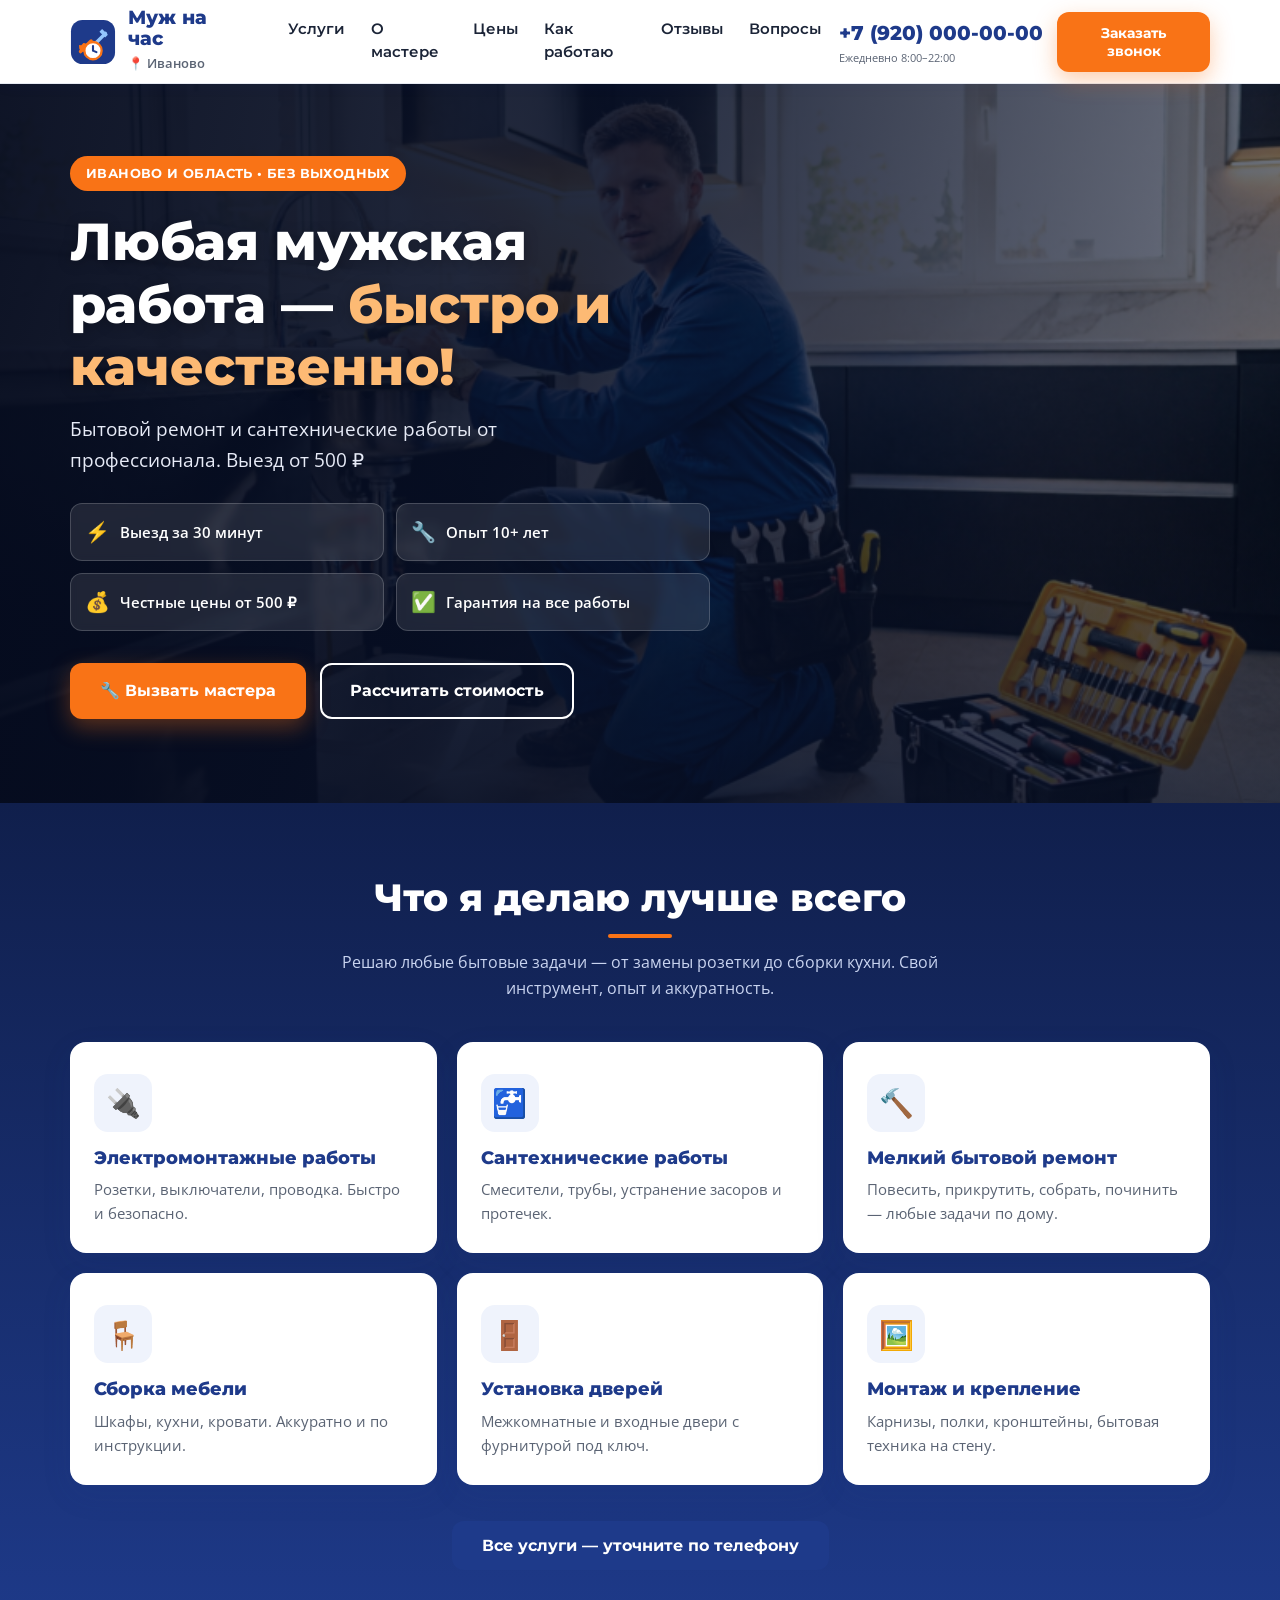
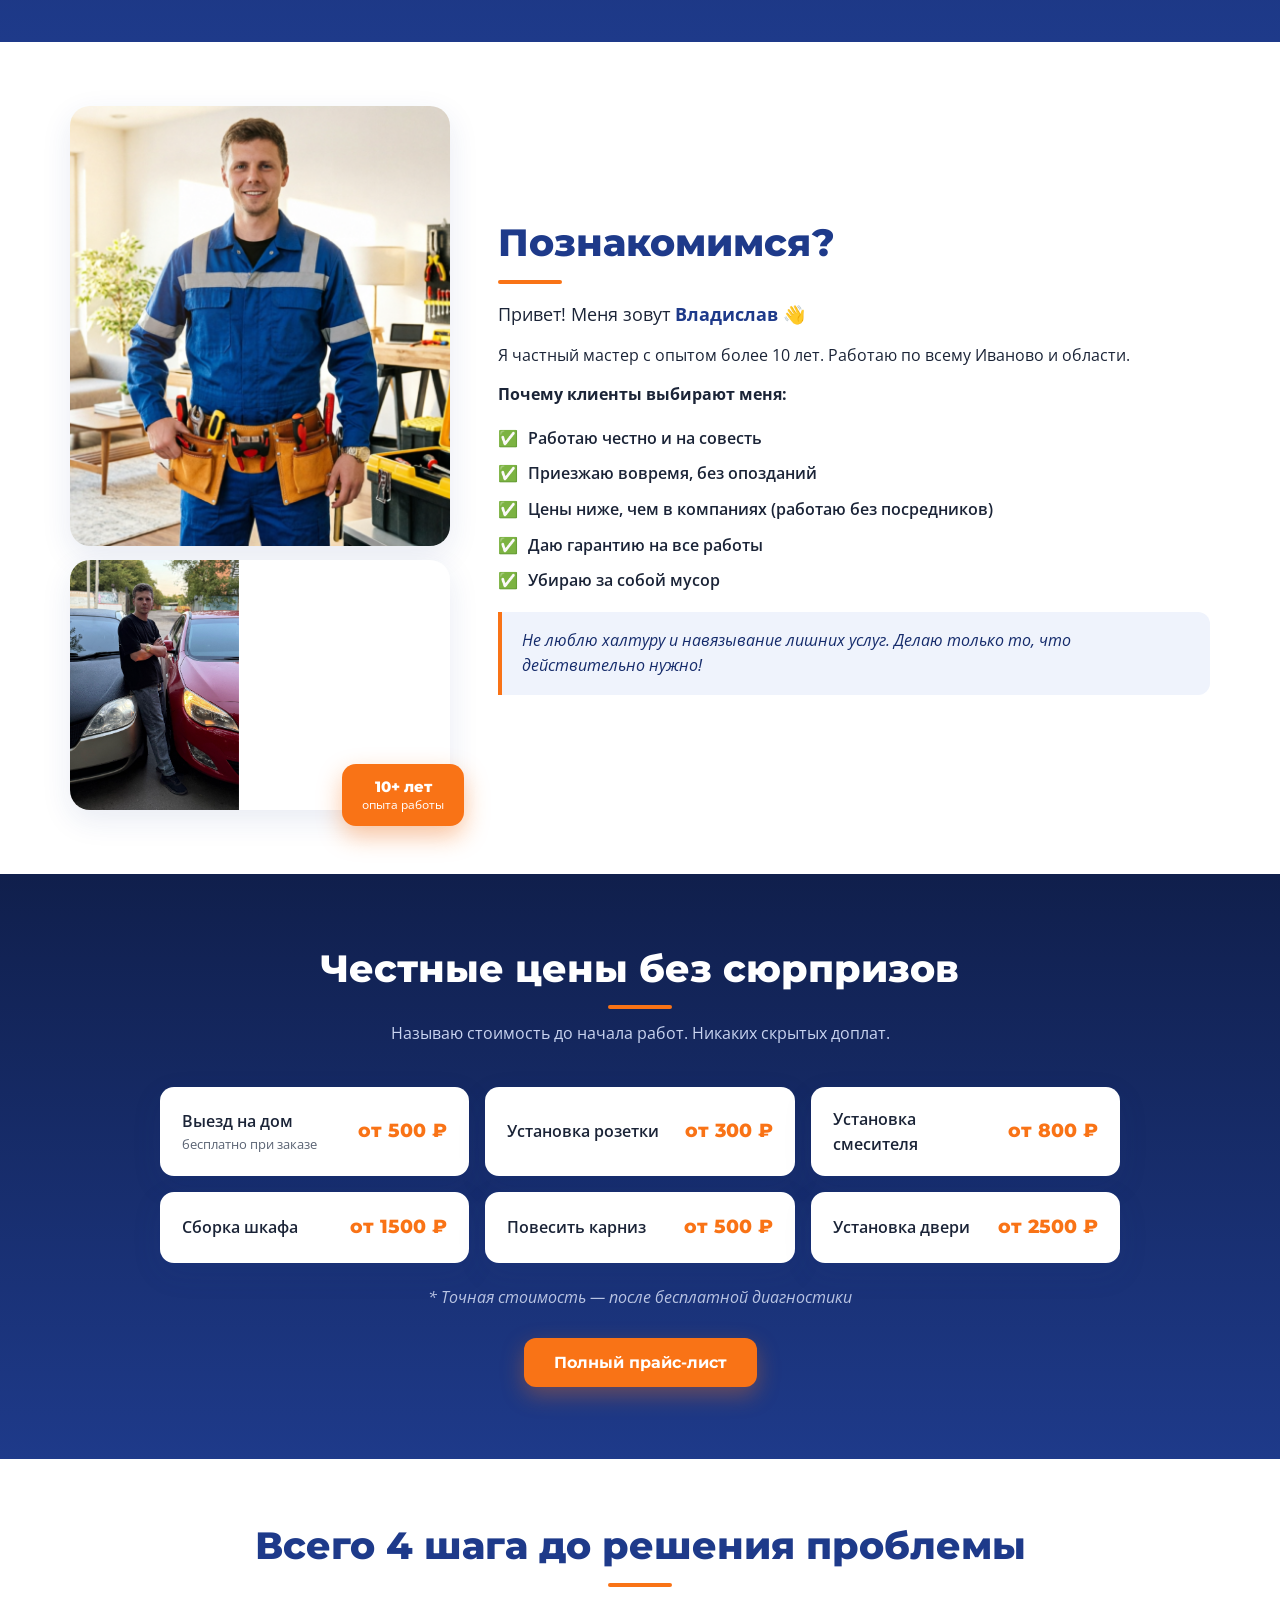
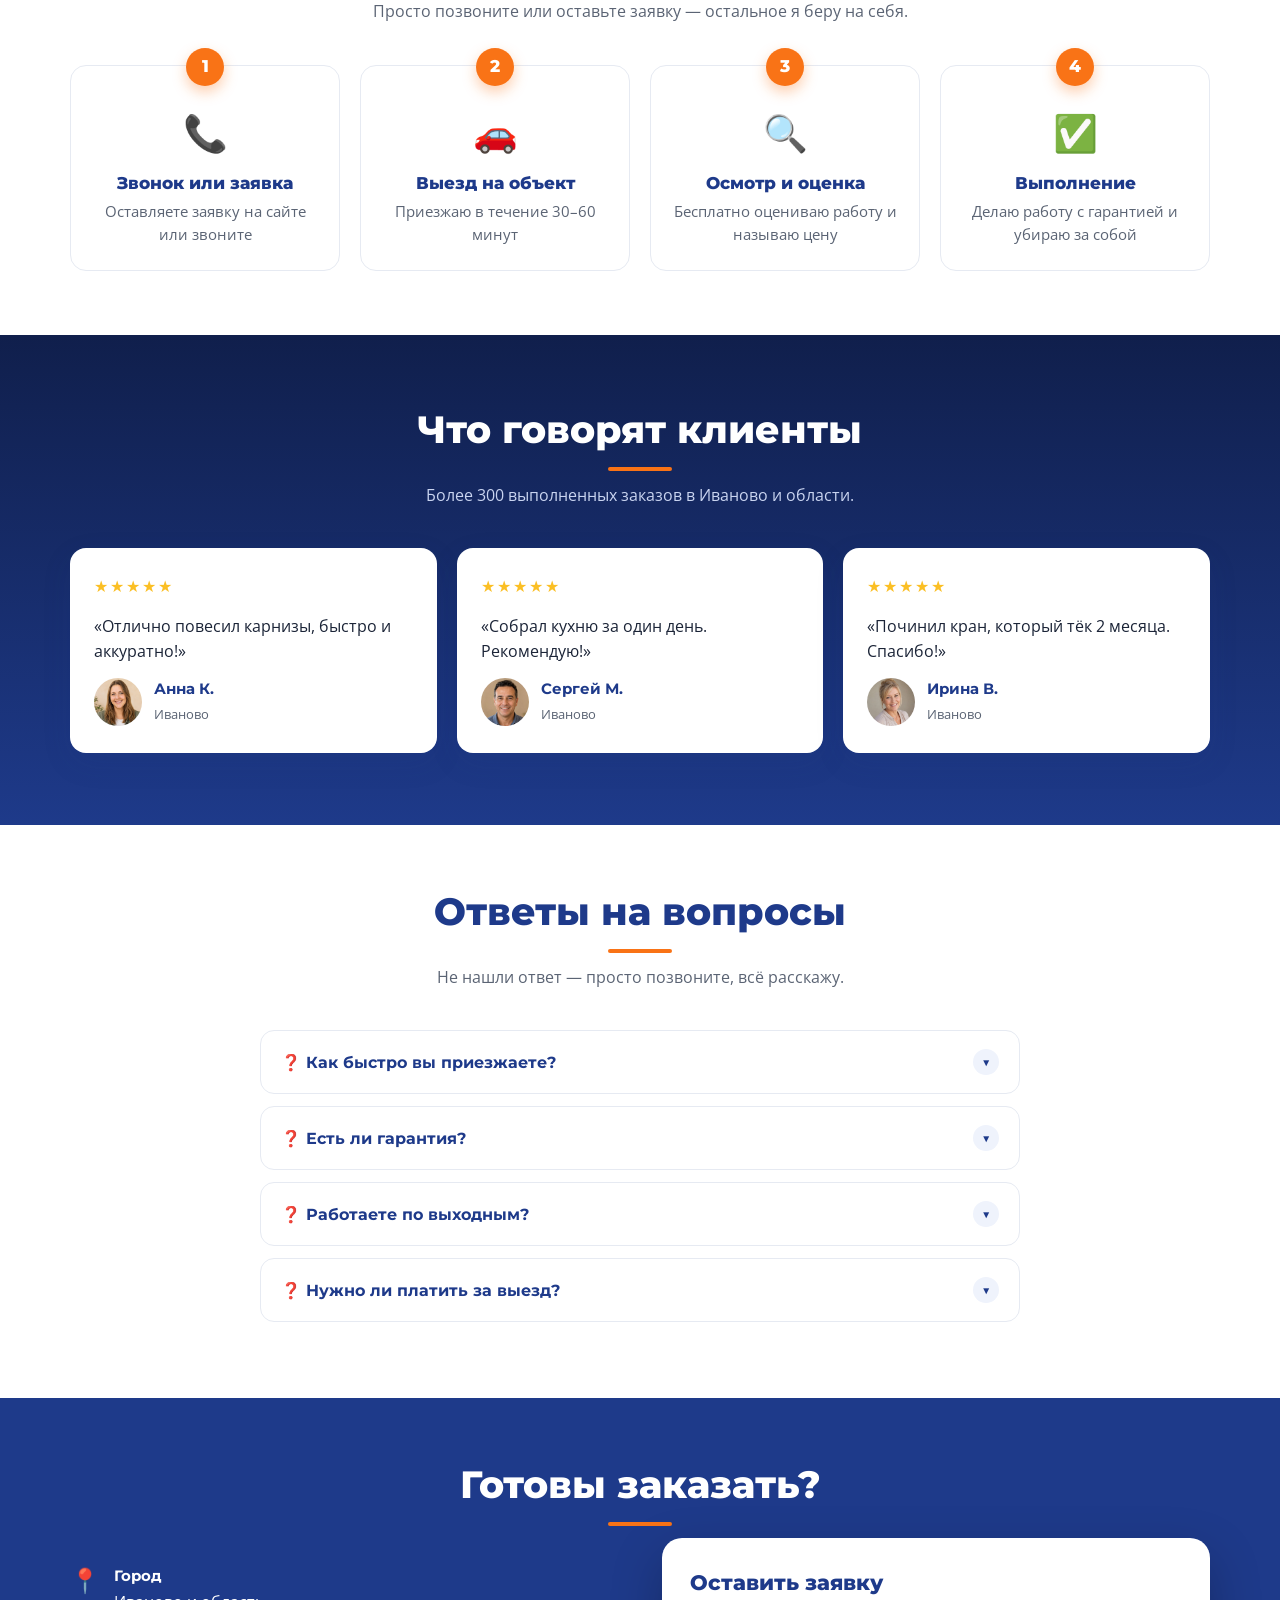
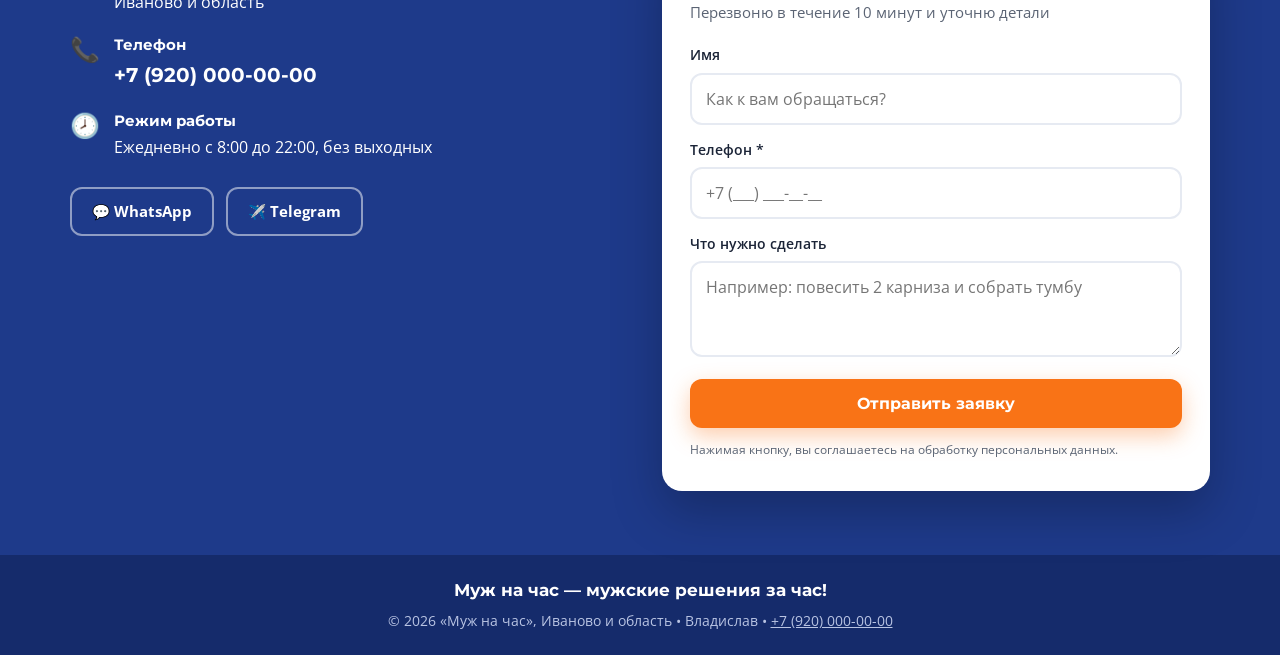
==== muzh-na-chas/index.html @ 9c9c1897 "Лендинг «Муж на час»: реальные фото исполнителя, тёмная тема секций Co-authored-by: arena-agent <297" ====
<!DOCTYPE html>
<html lang="ru">
<head>
<meta charset="UTF-8">
<meta name="viewport" content="width=device-width, initial-scale=1.0">
<title>Муж на час в Иваново — мастер на все руки, выезд за 30 минут от 500 ₽</title>
<meta name="description" content="Муж на час в Иваново: электромонтаж, сантехника, мелкий бытовой ремонт, сборка мебели. Выезд за 30 минут, опыт 10+ лет, гарантия до 12 месяцев. Цены от 500 ₽. Звоните!">
<meta name="theme-color" content="#1E3A8A">

<!-- Open Graph -->
<meta property="og:title" content="Муж на час в Иваново — любая мужская работа быстро и качественно">
<meta property="og:description" content="Бытовой ремонт и сантехнические работы от профессионала. Выезд от 500 ₽, приезжаю за 30 минут.">
<meta property="og:type" content="website">
<meta property="og:locale" content="ru_RU">
<meta property="og:image" content="assets/hero-real.png">

<!-- Шрифты: Montserrat (заголовки) + Open Sans (текст) -->
<link rel="preconnect" href="https://fonts.googleapis.com">
<link rel="preconnect" href="https://fonts.gstatic.com" crossorigin>
<link href="https://fonts.googleapis.com/css2?family=Montserrat:wght@600;700;800&family=Open+Sans:wght@400;600&display=swap" rel="stylesheet">

<!-- Микроразметка Schema.org для локального бизнеса -->
<script type="application/ld+json">
{
  "@context": "https://schema.org",
  "@type": "HomeAndConstructionBusiness",
  "name": "Муж на час — Владислав",
  "description": "Бытовой ремонт, сантехнические и электромонтажные работы в Иваново и области. Выезд за 30 минут, гарантия до 12 месяцев.",
  "image": "assets/master-real.png",
  "telephone": "+79200000000",
  "priceRange": "от 500 ₽",
  "address": {
    "@type": "PostalAddress",
    "addressLocality": "Иваново",
    "addressRegion": "Ивановская область",
    "addressCountry": "RU"
  },
  "areaServed": "Иваново и Ивановская область",
  "openingHoursSpecification": {
    "@type": "OpeningHoursSpecification",
    "dayOfWeek": ["Monday","Tuesday","Wednesday","Thursday","Friday","Saturday","Sunday"],
    "opens": "08:00",
    "closes": "22:00"
  },
  "aggregateRating": {
    "@type": "AggregateRating",
    "ratingValue": "5.0",
    "reviewCount": "87"
  }
}
</script>

<!-- Yandex.Metrika: вставьте свой ID после ym(XXXXXXXX, — и раскомментируйте
<script type="text/javascript">
   (function(m,e,t,r,i,k,a){m[i]=m[i]||function(){(m[i].a=m[i].a||[]).push(arguments)};
   m[i].l=1*new Date();
   for (var j=0;j<document.scripts.length;j++){if (document.scripts[j].src===r){return;}}
   k=e.createElement(t),a=e.getElementsByTagName(t)[0],k.async=1,k.src=r,a.parentNode.insertBefore(k,a)})
   (window, document, "script", "https://mc.yandex.ru/metrika/tag.js", "ym");
   ym(XXXXXXXX, "init", { clickmap:true, trackLinks:true, accurateTrackBounce:true, webvisor:true });
</script>
-->

<style>
:root{
  --blue:#1E3A8A;
  --blue-dark:#152B6B;
  --blue-light:#EFF3FC;
  --orange:#F97316;
  --orange-dark:#E05E06;
  --ink:#1B2437;
  --gray:#5B6474;
  --line:#E6EAF2;
  --bg:#FFFFFF;
  --radius:16px;
  --shadow:0 10px 30px rgba(30,58,138,.10);
}
*{margin:0;padding:0;box-sizing:border-box}
html{scroll-behavior:smooth;scroll-padding-top:96px}
body{font-family:'Open Sans',Roboto,Arial,sans-serif;color:var(--ink);background:var(--bg);line-height:1.6;font-size:16px}
h1,h2,h3,h4{font-family:Montserrat,'Open Sans',Arial,sans-serif;font-weight:800;line-height:1.2}
img{max-width:100%;display:block}
.container{width:min(1140px,92%);margin:0 auto}
section{padding:64px 0}
.section-title{font-size:clamp(26px,4vw,38px);color:var(--blue);text-align:center;margin-bottom:12px}
.section-title::after{content:'';display:block;width:64px;height:4px;border-radius:2px;background:var(--orange);margin:14px auto 0}
.section-sub{text-align:center;color:var(--gray);max-width:640px;margin:0 auto 40px}
.services,.pricing,.reviews{background:linear-gradient(180deg,#101F4C 0%,#1E3A8A 100%)}
.services .section-title,.pricing .section-title,.reviews .section-title{color:#fff}
.services .section-sub,.pricing .section-sub,.reviews .section-sub{color:#C9D4F0}

/* Кнопки (мин. высота 48px — удобно для пальцев) */
.btn{display:inline-flex;align-items:center;justify-content:center;gap:10px;min-height:48px;padding:13px 28px;border-radius:12px;font-family:Montserrat,sans-serif;font-weight:700;font-size:16px;text-decoration:none;border:2px solid transparent;cursor:pointer;transition:transform .15s ease,box-shadow .15s ease,background .15s ease,color .15s ease;text-align:center}
.btn:active{transform:scale(.97)}
.btn-orange{background:var(--orange);color:#fff;box-shadow:0 8px 22px rgba(249,115,22,.35)}
.btn-orange:hover{background:var(--orange-dark)}
.btn-outline{background:#fff;color:var(--blue);border-color:var(--blue)}
.btn-outline:hover{background:var(--blue);color:#fff}
.btn-blue{background:var(--blue);color:#fff}
.btn-blue:hover{background:var(--blue-dark)}
.btn-block{width:100%}

/* Анимация появления при скролле */
.reveal{opacity:0;transform:translateY(26px);transition:opacity .6s ease,transform .6s ease}
.reveal.visible{opacity:1;transform:none}
@media (prefers-reduced-motion:reduce){
  html{scroll-behavior:auto}
  .reveal{opacity:1;transform:none;transition:none}
}

/* ===== HEADER ===== */
.header{position:sticky;top:0;z-index:100;background:rgba(255,255,255,.96);backdrop-filter:blur(8px);border-bottom:1px solid var(--line);box-shadow:0 2px 14px rgba(30,58,138,.06)}
.header-inner{display:flex;align-items:center;justify-content:space-between;gap:16px;min-height:72px;padding:8px 0}
.logo{display:flex;align-items:center;gap:12px;text-decoration:none}
.logo svg{flex:none}
.logo-name{font-family:Montserrat,sans-serif;font-weight:800;font-size:19px;color:var(--blue);line-height:1.1;display:block}
.logo-city{font-size:12.5px;color:var(--gray);font-weight:600}
.header-right{display:flex;align-items:center;gap:14px}
.header-phone{font-family:Montserrat,sans-serif;font-weight:800;font-size:20px;color:var(--blue);text-decoration:none;white-space:nowrap}
.header-phone small{display:block;font-family:'Open Sans',sans-serif;font-weight:400;font-size:11px;color:var(--gray)}
.header-phone:hover{color:var(--orange)}
.btn-header{min-height:44px;padding:10px 20px;font-size:14px}
.burger{display:none;background:none;border:0;cursor:pointer;padding:8px}
.burger span{display:block;width:26px;height:3px;background:var(--blue);border-radius:2px;margin:5px 0;transition:.25s}

/* Мобильное меню */
.mobile-menu{display:none;flex-direction:column;gap:6px;padding:12px 0 18px;border-top:1px solid var(--line)}
.mobile-menu.open{display:flex}
.mobile-menu a.nav-link{font-family:Montserrat,sans-serif;font-weight:600;color:var(--blue);text-decoration:none;padding:12px;border-radius:10px}
.mobile-menu a.nav-link:hover{background:var(--blue-light)}
.mobile-menu .btn{margin-top:8px}

.desktop-nav{display:flex;gap:22px;margin-right:auto;margin-left:28px}
.desktop-nav a{font-family:Montserrat,sans-serif;font-weight:600;font-size:14.5px;color:var(--ink);text-decoration:none;padding:8px 2px;border-bottom:2px solid transparent}
.desktop-nav a:hover{color:var(--blue);border-bottom-color:var(--orange)}

/* ===== HERO ===== */
.hero{position:relative;padding:0;background:var(--blue-dark);color:#fff}
.hero-bg{position:absolute;inset:0;background:url('assets/hero-real.png?v=3') center 35%/cover no-repeat}
.hero-bg::after{content:'';position:absolute;inset:0;background:linear-gradient(100deg,rgba(5,11,30,.96) 0%,rgba(7,15,38,.88) 45%,rgba(7,15,38,.55) 100%),linear-gradient(0deg,rgba(5,11,30,.55) 0%,rgba(5,11,30,0) 40%)}
.hero-inner{position:relative;z-index:1;padding:72px 0 84px;max-width:640px}
.hero-badge{display:inline-block;background:var(--orange);color:#fff;font-family:Montserrat,sans-serif;font-weight:700;font-size:13px;letter-spacing:.4px;padding:7px 16px;border-radius:100px;margin-bottom:20px;text-transform:uppercase}
.hero h1{font-size:clamp(30px,5vw,52px);margin-bottom:16px;text-shadow:0 2px 14px rgba(0,0,0,.25)}
.hero h1 span{color:#FDBA74}
.hero .lead{font-size:clamp(16px,2vw,19px);color:#E7EBF7;margin-bottom:28px;max-width:520px}
.hero-features{display:grid;grid-template-columns:repeat(2,minmax(0,1fr));gap:12px;margin-bottom:32px}
.hero-feature{display:flex;align-items:center;gap:10px;background:rgba(255,255,255,.10);border:1px solid rgba(255,255,255,.18);border-radius:12px;padding:12px 14px;font-weight:600;font-size:14.5px;backdrop-filter:blur(4px)}
.hero-feature .ico{font-size:20px;flex:none}
.hero-cta{display:flex;flex-wrap:wrap;gap:14px}
.hero-cta .btn-outline{background:transparent;color:#fff;border-color:#fff}
.hero-cta .btn-outline:hover{background:#fff;color:var(--blue)}

/* ===== УСЛУГИ ===== */
.services{padding:72px 0}
.services-grid{display:grid;grid-template-columns:repeat(auto-fit,minmax(300px,1fr));gap:20px}
.service-card{background:#fff;border-radius:var(--radius);padding:28px 24px;box-shadow:var(--shadow);border-top:4px solid transparent;transition:transform .2s ease,border-color .2s ease}
.service-card:hover{transform:translateY(-6px);border-top-color:var(--orange)}
.service-ico{width:58px;height:58px;border-radius:14px;background:var(--blue-light);display:flex;align-items:center;justify-content:center;font-size:28px;margin-bottom:16px}
.service-card h3{font-size:18px;color:var(--blue);margin-bottom:8px}
.service-card p{color:var(--gray);font-size:15px}
.services-more{text-align:center;margin-top:36px}

/* ===== О МАСТЕРЕ ===== */
.about-grid{display:grid;grid-template-columns:380px 1fr;gap:48px;align-items:center}
.about-photo{position:relative}
.about-photo img{border-radius:20px;box-shadow:var(--shadow);width:100%;object-fit:cover}
.about-photo img.main{height:440px;object-position:50% 22%}
.about-photo img.second{height:250px;object-position:30% 40%;margin-top:14px}
.about-exp{position:absolute;right:-14px;bottom:-16px;background:var(--orange);color:#fff;border-radius:14px;padding:14px 20px;font-family:Montserrat,sans-serif;font-weight:800;font-size:15px;box-shadow:0 10px 24px rgba(249,115,22,.4);text-align:center;line-height:1.25}
.about-exp small{display:block;font-family:'Open Sans',sans-serif;font-weight:400;font-size:12px}
.about-text h2{text-align:left;margin-bottom:16px}
.about-text .section-title::after{margin:14px 0 0}
.about-text .hi{font-size:18px;margin-bottom:14px}
.about-text .hi b{color:var(--blue)}
.about-list{list-style:none;margin:18px 0;display:grid;gap:10px}
.about-list li{display:flex;gap:10px;align-items:flex-start;font-weight:600}
.about-list li::before{content:'✅';flex:none}
.about-quote{border-left:4px solid var(--orange);background:var(--blue-light);padding:16px 20px;border-radius:0 12px 12px 0;font-style:italic;color:var(--blue-dark);margin-top:18px}

/* ===== ЦЕНЫ ===== */
.pricing{padding:72px 0}
.price-grid{display:grid;grid-template-columns:repeat(auto-fit,minmax(280px,1fr));gap:16px;max-width:960px;margin:0 auto}
.price-card{background:#fff;border-radius:14px;padding:20px 22px;display:flex;align-items:center;justify-content:space-between;gap:14px;box-shadow:var(--shadow)}
.price-card .name{font-weight:600;font-size:15.5px}
.price-card .name small{display:block;font-weight:400;color:var(--gray);font-size:13px}
.price-card .val{font-family:Montserrat,sans-serif;font-weight:800;color:var(--orange);font-size:19px;white-space:nowrap}
.price-note{text-align:center;color:#B9C4E3;font-style:italic;margin:22px auto 28px}
.price-more{text-align:center}

/* ===== КАК Я РАБОТАЮ ===== */
.steps{display:grid;grid-template-columns:repeat(auto-fit,minmax(220px,1fr));gap:20px;counter-reset:step}
.step{position:relative;background:#fff;border:1px solid var(--line);border-radius:var(--radius);padding:30px 22px 24px;text-align:center;transition:box-shadow .2s ease}
.step:hover{box-shadow:var(--shadow)}
.step-num{position:absolute;top:-18px;left:50%;transform:translateX(-50%);width:38px;height:38px;border-radius:50%;background:var(--orange);color:#fff;font-family:Montserrat,sans-serif;font-weight:800;display:flex;align-items:center;justify-content:center;font-size:17px;box-shadow:0 6px 14px rgba(249,115,22,.35)}
.step .ico{font-size:36px;margin:8px 0 12px}
.step h3{font-size:17px;color:var(--blue);margin-bottom:6px}
.step p{color:var(--gray);font-size:14.5px}

/* ===== ОТЗЫВЫ ===== */
.reviews{padding:72px 0}
.reviews-grid{display:grid;grid-template-columns:repeat(auto-fit,minmax(280px,1fr));gap:20px}
.review-card{background:#fff;border-radius:var(--radius);padding:26px 24px;box-shadow:var(--shadow);display:flex;flex-direction:column;gap:14px}
.review-stars{color:#FBBF24;letter-spacing:2px;font-size:16px}
.review-text{font-size:15.5px;color:var(--ink)}
.review-author{display:flex;align-items:center;gap:12px;margin-top:auto}
.review-author img{width:48px;height:48px;border-radius:50%;object-fit:cover}
.review-author b{font-family:Montserrat,sans-serif;font-size:15px;color:var(--blue);display:block}
.review-author small{color:var(--gray)}

/* ===== FAQ ===== */
.faq{max-width:760px;margin:0 auto}
.faq-item{border:1px solid var(--line);border-radius:14px;margin-bottom:12px;overflow:hidden;background:#fff}
.faq-q{width:100%;display:flex;align-items:center;justify-content:space-between;gap:14px;background:none;border:0;font-family:Montserrat,sans-serif;font-weight:700;font-size:16px;color:var(--blue);text-align:left;padding:18px 20px;cursor:pointer;min-height:48px}
.faq-q .chev{flex:none;width:26px;height:26px;border-radius:50%;background:var(--blue-light);color:var(--blue);display:flex;align-items:center;justify-content:center;transition:transform .25s ease;font-size:14px}
.faq-item.open .chev{transform:rotate(180deg);background:var(--orange);color:#fff}
.faq-a{max-height:0;overflow:hidden;transition:max-height .3s ease}
.faq-a p{padding:0 20px 18px;color:var(--gray)}

/* ===== КОНТАКТЫ / FOOTER ===== */
.contacts{background:var(--blue);color:#fff}
.contacts .section-title{color:#fff}
.contacts-grid{display:grid;grid-template-columns:1fr 1fr;gap:44px;align-items:start}
.contact-list{list-style:none;display:grid;gap:18px;margin-top:26px}
.contact-list li{display:flex;gap:14px;align-items:flex-start}
.contact-list .ico{font-size:24px;flex:none;line-height:1.3}
.contact-list b{display:block;font-family:Montserrat,sans-serif;font-size:15px;margin-bottom:2px}
.contact-list a{color:#fff;font-weight:700;font-size:20px;text-decoration:none;font-family:Montserrat,sans-serif}
.contact-list a:hover{color:#FDBA74}
.messengers{display:flex;gap:12px;margin-top:26px}
.msg-link{display:inline-flex;align-items:center;gap:8px;padding:11px 20px;border-radius:12px;font-weight:700;font-size:14.5px;text-decoration:none;border:2px solid rgba(255,255,255,.5);color:#fff;transition:background .15s ease;min-height:46px}
.msg-link:hover{background:rgba(255,255,255,.14)}
.form-card{background:#fff;border-radius:20px;padding:32px 28px;color:var(--ink);box-shadow:0 20px 50px rgba(0,0,0,.25)}
.form-card h3{color:var(--blue);font-size:21px;margin-bottom:6px}
.form-card .form-sub{color:var(--gray);font-size:14.5px;margin-bottom:20px}
.field{margin-bottom:14px}
.field label{display:block;font-weight:600;font-size:14px;margin-bottom:6px}
.field input,.field textarea{width:100%;border:2px solid var(--line);border-radius:12px;padding:13px 14px;font-family:'Open Sans',sans-serif;font-size:16px;color:var(--ink);outline:none;transition:border-color .15s ease;min-height:48px}
.field textarea{resize:vertical;min-height:96px}
.field input:focus,.field textarea:focus{border-color:var(--orange)}
.form-note{font-size:12px;color:var(--gray);margin-top:12px}
.form-success{display:none;text-align:center;padding:26px 8px}
.form-success .big{font-size:46px;margin-bottom:10px}
.form-success h4{color:var(--blue);margin-bottom:6px}

.footer-bottom{background:var(--blue-dark);color:#B9C4E3;text-align:center;padding:22px 0;font-size:14px}
.footer-slogan{font-family:Montserrat,sans-serif;font-weight:700;color:#fff;font-size:17px;margin-bottom:6px}

/* Кнопка "Наверх" */
.to-top{position:fixed;right:20px;bottom:20px;width:52px;height:52px;border-radius:50%;background:var(--orange);color:#fff;border:0;font-size:22px;cursor:pointer;box-shadow:0 10px 24px rgba(249,115,22,.45);opacity:0;visibility:hidden;transform:translateY(12px);transition:.25s ease;z-index:90}
.to-top.show{opacity:1;visibility:visible;transform:none}

/* Модальное окно "Заказать звонок" */
.modal-backdrop{position:fixed;inset:0;background:rgba(15,23,42,.6);display:none;align-items:center;justify-content:center;z-index:200;padding:20px}
.modal-backdrop.open{display:flex}
.modal{background:#fff;border-radius:20px;padding:30px 26px;max-width:420px;width:100%;position:relative;box-shadow:0 30px 80px rgba(0,0,0,.35)}
.modal h3{color:var(--blue);font-size:21px;margin-bottom:6px}
.modal .form-sub{color:var(--gray);font-size:14.5px;margin-bottom:18px}
.modal-close{position:absolute;top:12px;right:12px;width:40px;height:40px;border:0;border-radius:50%;background:var(--blue-light);color:var(--blue);font-size:18px;cursor:pointer}

/* ===== АДАПТИВ ===== */
@media (max-width:1000px){
  .desktop-nav{display:none}
  .about-grid{grid-template-columns:1fr;gap:36px}
  .about-photo{max-width:380px;margin:0 auto}
  .contacts-grid{grid-template-columns:1fr}
}
@media (max-width:720px){
  section{padding:48px 0}
  .burger{display:block}
  .header-phone{font-size:17px}
  .header-phone small{display:none}
  .btn-header{display:none}
  .hero-inner{padding:56px 0 64px}
  .hero-features{grid-template-columns:1fr}
  .hero-cta .btn{width:100%}
  .price-card{flex-wrap:wrap}
}
@media (max-width:420px){
  .logo-city{display:none}
  .header-phone{font-size:15.5px}
}
</style>
</head>
<body>

<!-- ===== 1. HEADER ===== -->
<header class="header">
  <div class="container">
    <div class="header-inner">
      <a href="#top" class="logo" aria-label="Муж на час — Иваново">
        <svg width="46" height="46" viewBox="0 0 48 48" fill="none" xmlns="http://www.w3.org/2000/svg" aria-hidden="true">
          <rect x="1" y="1" width="46" height="46" rx="12" fill="#1E3A8A"/>
          <!-- гаечный ключ -->
          <path d="M11 34 L22 23" stroke="#F97316" stroke-width="3.6" stroke-linecap="round"/>
          <path d="M9.5 29.5 a4.6 4.6 0 1 0 4.5-4.5 l-2.2 2.3 -2.3-0.1z" fill="#F97316"/>
          <!-- молоток -->
          <path d="M27 25 L37 15" stroke="#93C5FD" stroke-width="3.6" stroke-linecap="round"/>
          <path d="M33.5 10.5 l6 6 -2.8 2.8 -6 -6z" fill="#93C5FD"/>
          <!-- часы -->
          <circle cx="24" cy="33" r="9" fill="#fff" stroke="#F97316" stroke-width="2.4"/>
          <path d="M24 33 L24 28.2 M24 33 L27.6 34.6" stroke="#1E3A8A" stroke-width="2.2" stroke-linecap="round"/>
        </svg>
        <span>
          <span class="logo-name">Муж на час</span>
          <span class="logo-city">📍 Иваново</span>
        </span>
      </a>

      <nav class="desktop-nav" aria-label="Основная навигация">
        <a href="#services">Услуги</a>
        <a href="#about">О мастере</a>
        <a href="#pricing">Цены</a>
        <a href="#process">Как работаю</a>
        <a href="#reviews">Отзывы</a>
        <a href="#faq">Вопросы</a>
      </nav>

      <div class="header-right">
        <a class="header-phone" href="tel:+79200000000">+7 (920) 000-00-00<small>Ежедневно 8:00–22:00</small></a>
        <button class="btn btn-orange btn-header" data-callback>Заказать звонок</button>
        <button class="burger" aria-label="Открыть меню" onclick="document.getElementById('mobileMenu').classList.toggle('open')">
          <span></span><span></span><span></span>
        </button>
      </div>
    </div>

    <nav class="mobile-menu" id="mobileMenu" aria-label="Мобильное меню">
      <a class="nav-link" href="#services">Услуги</a>
      <a class="nav-link" href="#about">О мастере</a>
      <a class="nav-link" href="#pricing">Цены</a>
      <a class="nav-link" href="#process">Как работаю</a>
      <a class="nav-link" href="#reviews">Отзывы</a>
      <a class="nav-link" href="#faq">Вопросы</a>
      <button class="btn btn-orange btn-block" data-callback>Заказать звонок</button>
    </nav>
  </div>
</header>

<!-- ===== 2. HERO ===== -->
<section class="hero" id="top">
  <div class="hero-bg" role="img" aria-label="Мастер за работой"></div>
  <div class="container">
    <div class="hero-inner">
      <span class="hero-badge">Иваново и область • Без выходных</span>
      <h1>Любая мужская работа — <span>быстро и качественно!</span></h1>
      <p class="lead">Бытовой ремонт и сантехнические работы от профессионала. Выезд от 500 ₽</p>

      <div class="hero-features">
        <div class="hero-feature"><span class="ico">⚡</span> Выезд за 30 минут</div>
        <div class="hero-feature"><span class="ico">🔧</span> Опыт 10+ лет</div>
        <div class="hero-feature"><span class="ico">💰</span> Честные цены от 500 ₽</div>
        <div class="hero-feature"><span class="ico">✅</span> Гарантия на все работы</div>
      </div>

      <div class="hero-cta">
        <a href="#contacts" class="btn btn-orange">🔧 Вызвать мастера</a>
        <a href="#pricing" class="btn btn-outline">Рассчитать стоимость</a>
      </div>
    </div>
  </div>
</section>

<!-- ===== 3. УСЛУГИ ===== -->
<section class="services" id="services">
  <div class="container">
    <h2 class="section-title reveal">Что я делаю лучше всего</h2>
    <p class="section-sub reveal">Решаю любые бытовые задачи — от замены розетки до сборки кухни. Свой инструмент, опыт и аккуратность.</p>

    <div class="services-grid">
      <article class="service-card reveal">
        <div class="service-ico">🔌</div>
        <h3>Электромонтажные работы</h3>
        <p>Розетки, выключатели, проводка. Быстро и безопасно.</p>
      </article>
      <article class="service-card reveal">
        <div class="service-ico">🚰</div>
        <h3>Сантехнические работы</h3>
        <p>Смесители, трубы, устранение засоров и протечек.</p>
      </article>
      <article class="service-card reveal">
        <div class="service-ico">🔨</div>
        <h3>Мелкий бытовой ремонт</h3>
        <p>Повесить, прикрутить, собрать, починить — любые задачи по дому.</p>
      </article>
      <article class="service-card reveal">
        <div class="service-ico">🪑</div>
        <h3>Сборка мебели</h3>
        <p>Шкафы, кухни, кровати. Аккуратно и по инструкции.</p>
      </article>
      <article class="service-card reveal">
        <div class="service-ico">🚪</div>
        <h3>Установка дверей</h3>
        <p>Межкомнатные и входные двери с фурнитурой под ключ.</p>
      </article>
      <article class="service-card reveal">
        <div class="service-ico">🖼️</div>
        <h3>Монтаж и крепление</h3>
        <p>Карнизы, полки, кронштейны, бытовая техника на стену.</p>
      </article>
    </div>

    <div class="services-more reveal">
      <button class="btn btn-blue" data-callback>Все услуги — уточните по телефону</button>
    </div>
  </div>
</section>

<!-- ===== 4. О МАСТЕРЕ ===== -->
<section id="about">
  <div class="container">
    <div class="about-grid">
      <div class="about-photo reveal">
        <img class="main" src="assets/master-real.png?v=3" alt="Владислав — частный мастер, Муж на час в Иваново" loading="lazy">
        <img class="second" src="assets/car-real.png?v=3" alt="Владислав — выезд к клиенту" loading="lazy">
        <div class="about-exp">10+ лет<small>опыта работы</small></div>
      </div>
      <div class="about-text reveal">
        <h2 class="section-title">Познакомимся?</h2>
        <p class="hi">Привет! Меня зовут <b>Владислав</b> 👋</p>
        <p>Я частный мастер с опытом более 10 лет. Работаю по всему Иваново и области.</p>
        <p style="margin-top:14px"><b>Почему клиенты выбирают меня:</b></p>
        <ul class="about-list">
          <li>Работаю честно и на совесть</li>
          <li>Приезжаю вовремя, без опозданий</li>
          <li>Цены ниже, чем в компаниях (работаю без посредников)</li>
          <li>Даю гарантию на все работы</li>
          <li>Убираю за собой мусор</li>
        </ul>
        <div class="about-quote">Не люблю халтуру и навязывание лишних услуг. Делаю только то, что действительно нужно!</div>
      </div>
    </div>
  </div>
</section>

<!-- ===== 5. ЦЕНЫ ===== -->
<section class="pricing" id="pricing">
  <div class="container">
    <h2 class="section-title reveal">Честные цены без сюрпризов</h2>
    <p class="section-sub reveal">Называю стоимость до начала работ. Никаких скрытых доплат.</p>

    <div class="price-grid">
      <div class="price-card reveal"><span class="name">Выезд на дом<small>бесплатно при заказе</small></span><span class="val">от 500 ₽</span></div>
      <div class="price-card reveal"><span class="name">Установка розетки</span><span class="val">от 300 ₽</span></div>
      <div class="price-card reveal"><span class="name">Установка смесителя</span><span class="val">от 800 ₽</span></div>
      <div class="price-card reveal"><span class="name">Сборка шкафа</span><span class="val">от 1500 ₽</span></div>
      <div class="price-card reveal"><span class="name">Повесить карниз</span><span class="val">от 500 ₽</span></div>
      <div class="price-card reveal"><span class="name">Установка двери</span><span class="val">от 2500 ₽</span></div>
    </div>

    <p class="price-note reveal">* Точная стоимость — после бесплатной диагностики</p>
    <div class="price-more reveal">
      <button class="btn btn-orange" data-callback>Полный прайс-лист</button>
    </div>
  </div>
</section>

<!-- ===== 6. КАК Я РАБОТАЮ ===== -->
<section id="process">
  <div class="container">
    <h2 class="section-title reveal">Всего 4 шага до решения проблемы</h2>
    <p class="section-sub reveal">Просто позвоните или оставьте заявку — остальное я беру на себя.</p>

    <div class="steps">
      <div class="step reveal">
        <span class="step-num">1</span>
        <div class="ico">📞</div>
        <h3>Звонок или заявка</h3>
        <p>Оставляете заявку на сайте или звоните</p>
      </div>
      <div class="step reveal">
        <span class="step-num">2</span>
        <div class="ico">🚗</div>
        <h3>Выезд на объект</h3>
        <p>Приезжаю в течение 30–60 минут</p>
      </div>
      <div class="step reveal">
        <span class="step-num">3</span>
        <div class="ico">🔍</div>
        <h3>Осмотр и оценка</h3>
        <p>Бесплатно оцениваю работу и называю цену</p>
      </div>
      <div class="step reveal">
        <span class="step-num">4</span>
        <div class="ico">✅</div>
        <h3>Выполнение</h3>
        <p>Делаю работу с гарантией и убираю за собой</p>
      </div>
    </div>
  </div>
</section>

<!-- ===== 7. ОТЗЫВЫ ===== -->
<section class="reviews" id="reviews">
  <div class="container">
    <h2 class="section-title reveal">Что говорят клиенты</h2>
    <p class="section-sub reveal">Более 300 выполненных заказов в Иваново и области.</p>

    <div class="reviews-grid">
      <article class="review-card reveal">
        <div class="review-stars" aria-label="Оценка 5 из 5">★★★★★</div>
        <p class="review-text">«Отлично повесил карнизы, быстро и аккуратно!»</p>
        <div class="review-author">
          <img src="assets/avatar-anna.jpg?v=2" alt="Анна К." loading="lazy">
          <span><b>Анна К.</b><small>Иваново</small></span>
        </div>
      </article>
      <article class="review-card reveal">
        <div class="review-stars" aria-label="Оценка 5 из 5">★★★★★</div>
        <p class="review-text">«Собрал кухню за один день. Рекомендую!»</p>
        <div class="review-author">
          <img src="assets/avatar-sergey.jpg?v=2" alt="Сергей М." loading="lazy">
          <span><b>Сергей М.</b><small>Иваново</small></span>
        </div>
      </article>
      <article class="review-card reveal">
        <div class="review-stars" aria-label="Оценка 5 из 5">★★★★★</div>
        <p class="review-text">«Починил кран, который тёк 2 месяца. Спасибо!»</p>
        <div class="review-author">
          <img src="assets/avatar-irina.jpg?v=2" alt="Ирина В." loading="lazy">
          <span><b>Ирина В.</b><small>Иваново</small></span>
        </div>
      </article>
    </div>
  </div>
</section>

<!-- ===== 8. FAQ ===== -->
<section id="faq">
  <div class="container">
    <h2 class="section-title reveal">Ответы на вопросы</h2>
    <p class="section-sub reveal">Не нашли ответ — просто позвоните, всё расскажу.</p>

    <div class="faq">
      <div class="faq-item reveal">
        <button class="faq-q" aria-expanded="false">❓ Как быстро вы приезжаете? <span class="chev">▼</span></button>
        <div class="faq-a"><p>Обычно в течение 30–60 минут после звонка. Если удобно в другое время — приеду точно к назначенному часу.</p></div>
      </div>
      <div class="faq-item reveal">
        <button class="faq-q" aria-expanded="false">❓ Есть ли гарантия? <span class="chev">▼</span></button>
        <div class="faq-a"><p>Да, даю гарантию до 12 месяцев на все работы. Если что-то пойдёт не так — приеду и исправлю бесплатно.</p></div>
      </div>
      <div class="faq-item reveal">
        <button class="faq-q" aria-expanded="false">❓ Работаете по выходным? <span class="chev">▼</span></button>
        <div class="faq-a"><p>Да, работаю без выходных с 8:00 до 22:00 — звоните в любой удобный день.</p></div>
      </div>
      <div class="faq-item reveal">
        <button class="faq-q" aria-expanded="false">❓ Нужно ли платить за выезд? <span class="chev">▼</span></button>
        <div class="faq-a"><p>Выезд бесплатный при заказе работ. Диагностика и оценка стоимости — тоже бесплатно.</p></div>
      </div>
    </div>
  </div>
</section>

<!-- ===== 9. КОНТАКТЫ ===== -->
<section class="contacts" id="contacts">
  <div class="container">
    <h2 class="section-title reveal">Готовы заказать?</h2>
    <div class="contacts-grid">
      <div class="reveal">
        <ul class="contact-list">
          <li><span class="ico">📍</span><span><b>Город</b>Иваново и область</span></li>
          <li><span class="ico">📞</span><span><b>Телефон</b><a href="tel:+79200000000">+7 (920) 000-00-00</a></span></li>
          <li><span class="ico">🕗</span><span><b>Режим работы</b>Ежедневно с 8:00 до 22:00, без выходных</span></li>
        </ul>
        <div class="messengers">
          <a class="msg-link" href="https://wa.me/79200000000" target="_blank" rel="noopener">💬 WhatsApp</a>
          <a class="msg-link" href="https://t.me/username" target="_blank" rel="noopener">✈️ Telegram</a>
        </div>
      </div>

      <div class="form-card reveal">
        <form id="leadForm" novalidate>
          <h3>Оставить заявку</h3>
          <p class="form-sub">Перезвоню в течение 10 минут и уточню детали</p>
          <div class="field">
            <label for="leadName">Имя</label>
            <input type="text" id="leadName" name="name" placeholder="Как к вам обращаться?" required>
          </div>
          <div class="field">
            <label for="leadPhone">Телефон *</label>
            <input type="tel" id="leadPhone" name="phone" placeholder="+7 (___) ___-__-__" required pattern="[\d\s()+\-]{10,18}">
          </div>
          <div class="field">
            <label for="leadTask">Что нужно сделать</label>
            <textarea id="leadTask" name="task" placeholder="Например: повесить 2 карниза и собрать тумбу"></textarea>
          </div>
          <button type="submit" class="btn btn-orange btn-block">Отправить заявку</button>
          <p class="form-note">Нажимая кнопку, вы соглашаетесь на обработку персональных данных.</p>
        </form>
        <div class="form-success" id="formSuccess">
          <div class="big">🎉</div>
          <h4>Заявка отправлена!</h4>
          <p>Спасибо! Я перезвоню вам в ближайшее время.</p>
        </div>
      </div>
    </div>
  </div>
</section>

<footer class="footer-bottom">
  <div class="container">
    <p class="footer-slogan">Муж на час — мужские решения за час!</p>
    <p>© 2026 «Муж на час», Иваново и область • Владислав • <a href="tel:+79200000000" style="color:#B9C4E3">+7 (920) 000-00-00</a></p>
  </div>
</footer>

<!-- Кнопка "Наверх" -->
<button class="to-top" id="toTop" aria-label="Наверх">↑</button>

<!-- Модальное окно "Заказать звонок" -->
<div class="modal-backdrop" id="callbackModal" role="dialog" aria-modal="true" aria-labelledby="cbTitle">
  <div class="modal">
    <button class="modal-close" data-close aria-label="Закрыть">✕</button>
    <form id="callbackForm" novalidate>
      <h3 id="cbTitle">Заказать звонок</h3>
      <p class="form-sub">Оставьте номер — перезвоню в течение 10 минут</p>
      <div class="field">
        <label for="cbName">Имя</label>
        <input type="text" id="cbName" name="name" placeholder="Ваше имя" required>
      </div>
      <div class="field">
        <label for="cbPhone">Телефон *</label>
        <input type="tel" id="cbPhone" name="phone" placeholder="+7 (___) ___-__-__" required pattern="[\d\s()+\-]{10,18}">
      </div>
      <button type="submit" class="btn btn-orange btn-block">Жду звонка</button>
      <p class="form-note">Нажимая кнопку, вы соглашаетесь на обработку персональных данных.</p>
    </form>
    <div class="form-success" id="cbSuccess">
      <div class="big">📞</div>
      <h4>Спасибо!</h4>
      <p>Скоро наберу ваш номер.</p>
    </div>
  </div>
</div>

<script>
// ===== Плавное появление при скролле =====
(function(){
  var items = document.querySelectorAll('.reveal');
  if (!('IntersectionObserver' in window)) {
    items.forEach(function(el){ el.classList.add('visible'); });
    return;
  }
  var io = new IntersectionObserver(function(entries){
    entries.forEach(function(e){
      if (e.isIntersecting) { e.target.classList.add('visible'); io.unobserve(e.target); }
    });
  }, {threshold:.12});
  items.forEach(function(el){ io.observe(el); });
})();

// ===== FAQ аккордеон =====
document.querySelectorAll('.faq-q').forEach(function(btn){
  btn.addEventListener('click', function(){
    var item = btn.parentElement;
    var answer = item.querySelector('.faq-a');
    var open = item.classList.contains('open');
    document.querySelectorAll('.faq-item.open').forEach(function(o){
      o.classList.remove('open');
      o.querySelector('.faq-a').style.maxHeight = null;
      o.querySelector('.faq-q').setAttribute('aria-expanded','false');
    });
    if (!open) {
      item.classList.add('open');
      answer.style.maxHeight = answer.scrollHeight + 'px';
      btn.setAttribute('aria-expanded','true');
    }
  });
});

// ===== Кнопка "Наверх" =====
(function(){
  var btn = document.getElementById('toTop');
  window.addEventListener('scroll', function(){
    btn.classList.toggle('show', window.scrollY > 600);
  }, {passive:true});
  btn.addEventListener('click', function(){ window.scrollTo({top:0, behavior:'smooth'}); });
})();

// ===== Модальное окно "Заказать звонок" =====
(function(){
  var modal = document.getElementById('callbackModal');
  function openModal(){ modal.classList.add('open'); document.body.style.overflow='hidden'; }
  function closeModal(){ modal.classList.remove('open'); document.body.style.overflow=''; }
  document.querySelectorAll('[data-callback]').forEach(function(b){ b.addEventListener('click', openModal); });
  modal.querySelectorAll('[data-close]').forEach(function(b){ b.addEventListener('click', closeModal); });
  modal.addEventListener('click', function(e){ if (e.target === modal) closeModal(); });
  document.addEventListener('keydown', function(e){ if (e.key === 'Escape') closeModal(); });
  window.closeCallbackModal = closeModal;
})();

// ===== Формы: валидация + успех + цели Метрики =====
function wireForm(formId, successId, goalName, keepFormVisible){
  var form = document.getElementById(formId);
  var success = document.getElementById(successId);
  if (!form) return;
  form.addEventListener('submit', function(e){
    e.preventDefault();
    if (!form.checkValidity()) { form.reportValidity(); return; }
    // Здесь подключите отправку данных (например, fetch на backend, Telegram-бот или почту)
    form.style.display = 'none';
    success.style.display = 'block';
    if (keepFormVisible) {
      setTimeout(function(){
        if (window.closeCallbackModal) window.closeCallbackModal();
        setTimeout(function(){ form.reset(); form.style.display=''; success.style.display='none'; }, 300);
      }, 2200);
    }
    // Яндекс.Метрика: цель на заявку
    if (typeof ym === 'function') { ym(ymCounterId, 'reachGoal', goalName); }
    console.log('[lead]', goalName, Object.fromEntries(new FormData(form)));
  });
}
var ymCounterId = 0; // замените на ваш номер счётчика Метрики
wireForm('leadForm', 'formSuccess', 'lead_submit', false);
wireForm('callbackForm', 'cbSuccess', 'callback_submit', true);

// Закрытие мобильного меню при клике по ссылке
document.querySelectorAll('#mobileMenu a').forEach(function(a){
  a.addEventListener('click', function(){ document.getElementById('mobileMenu').classList.remove('open'); });
});
</script>
</body>
</html>
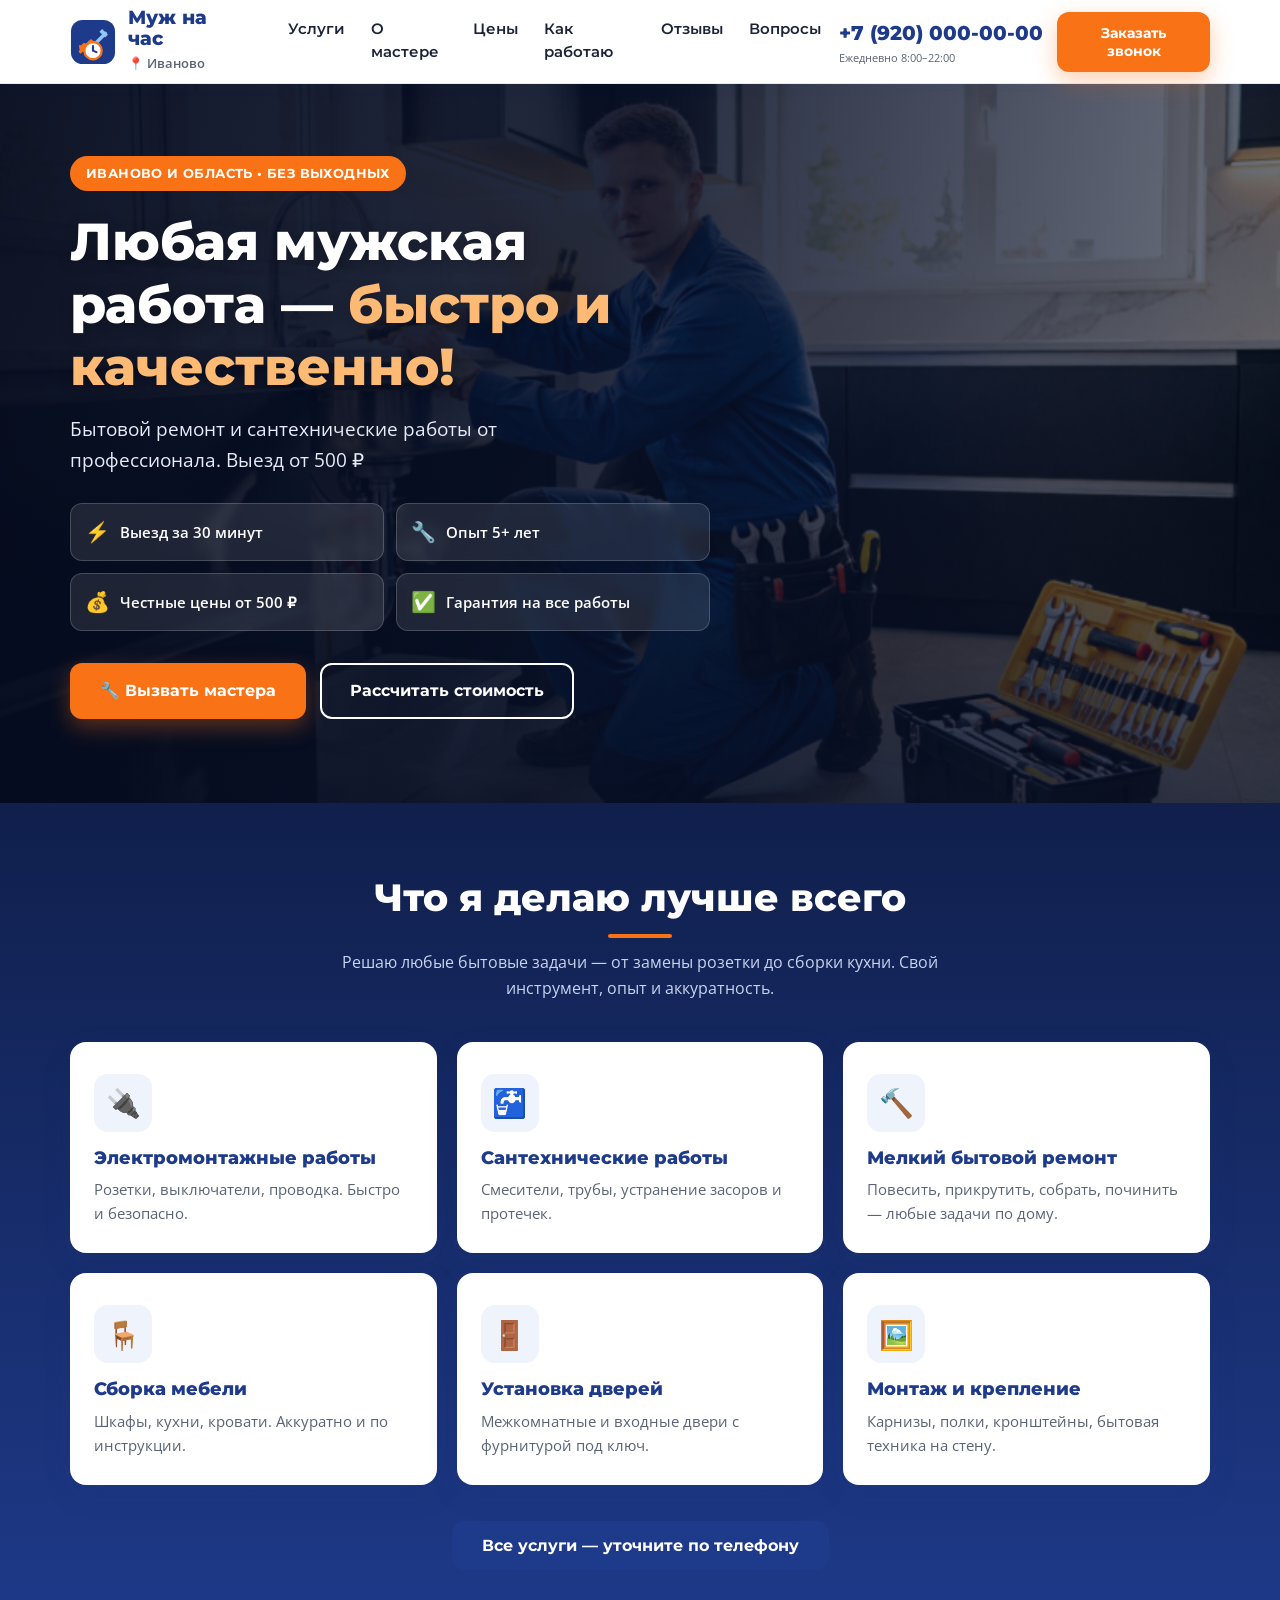
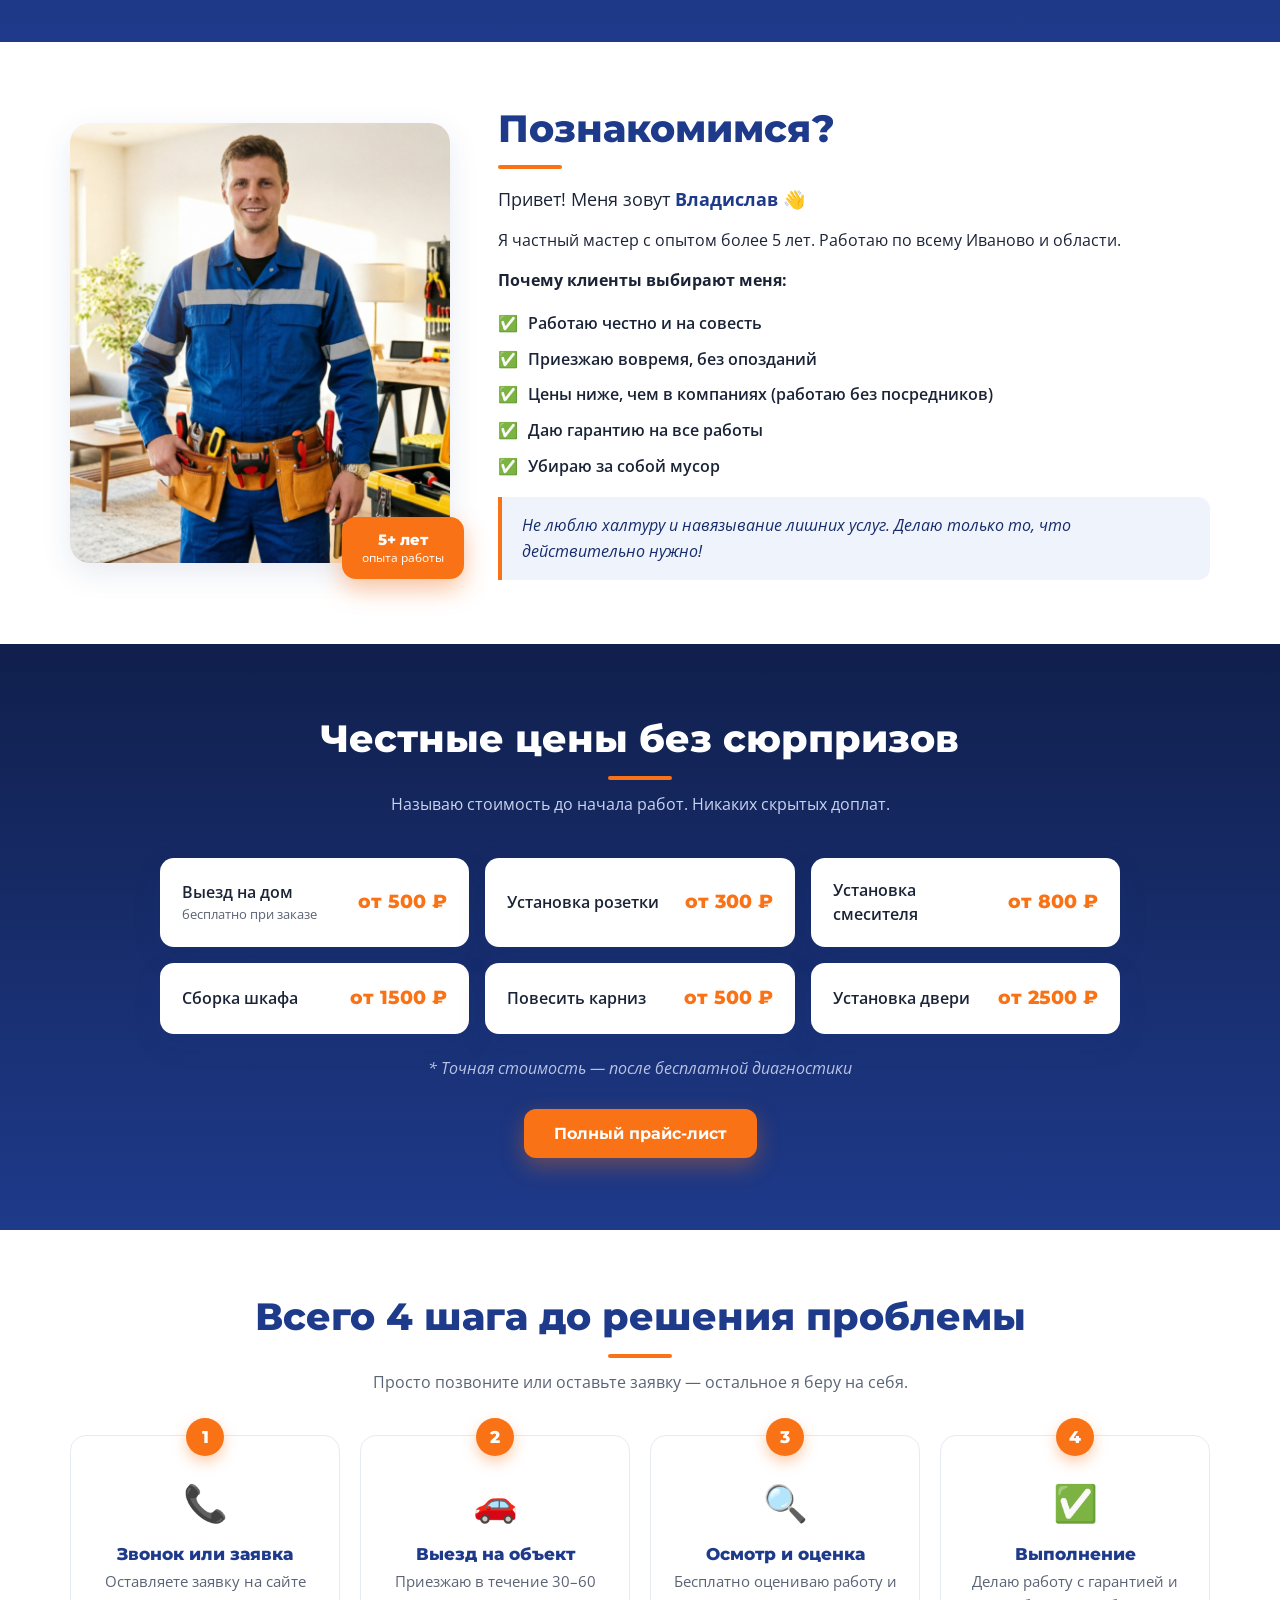
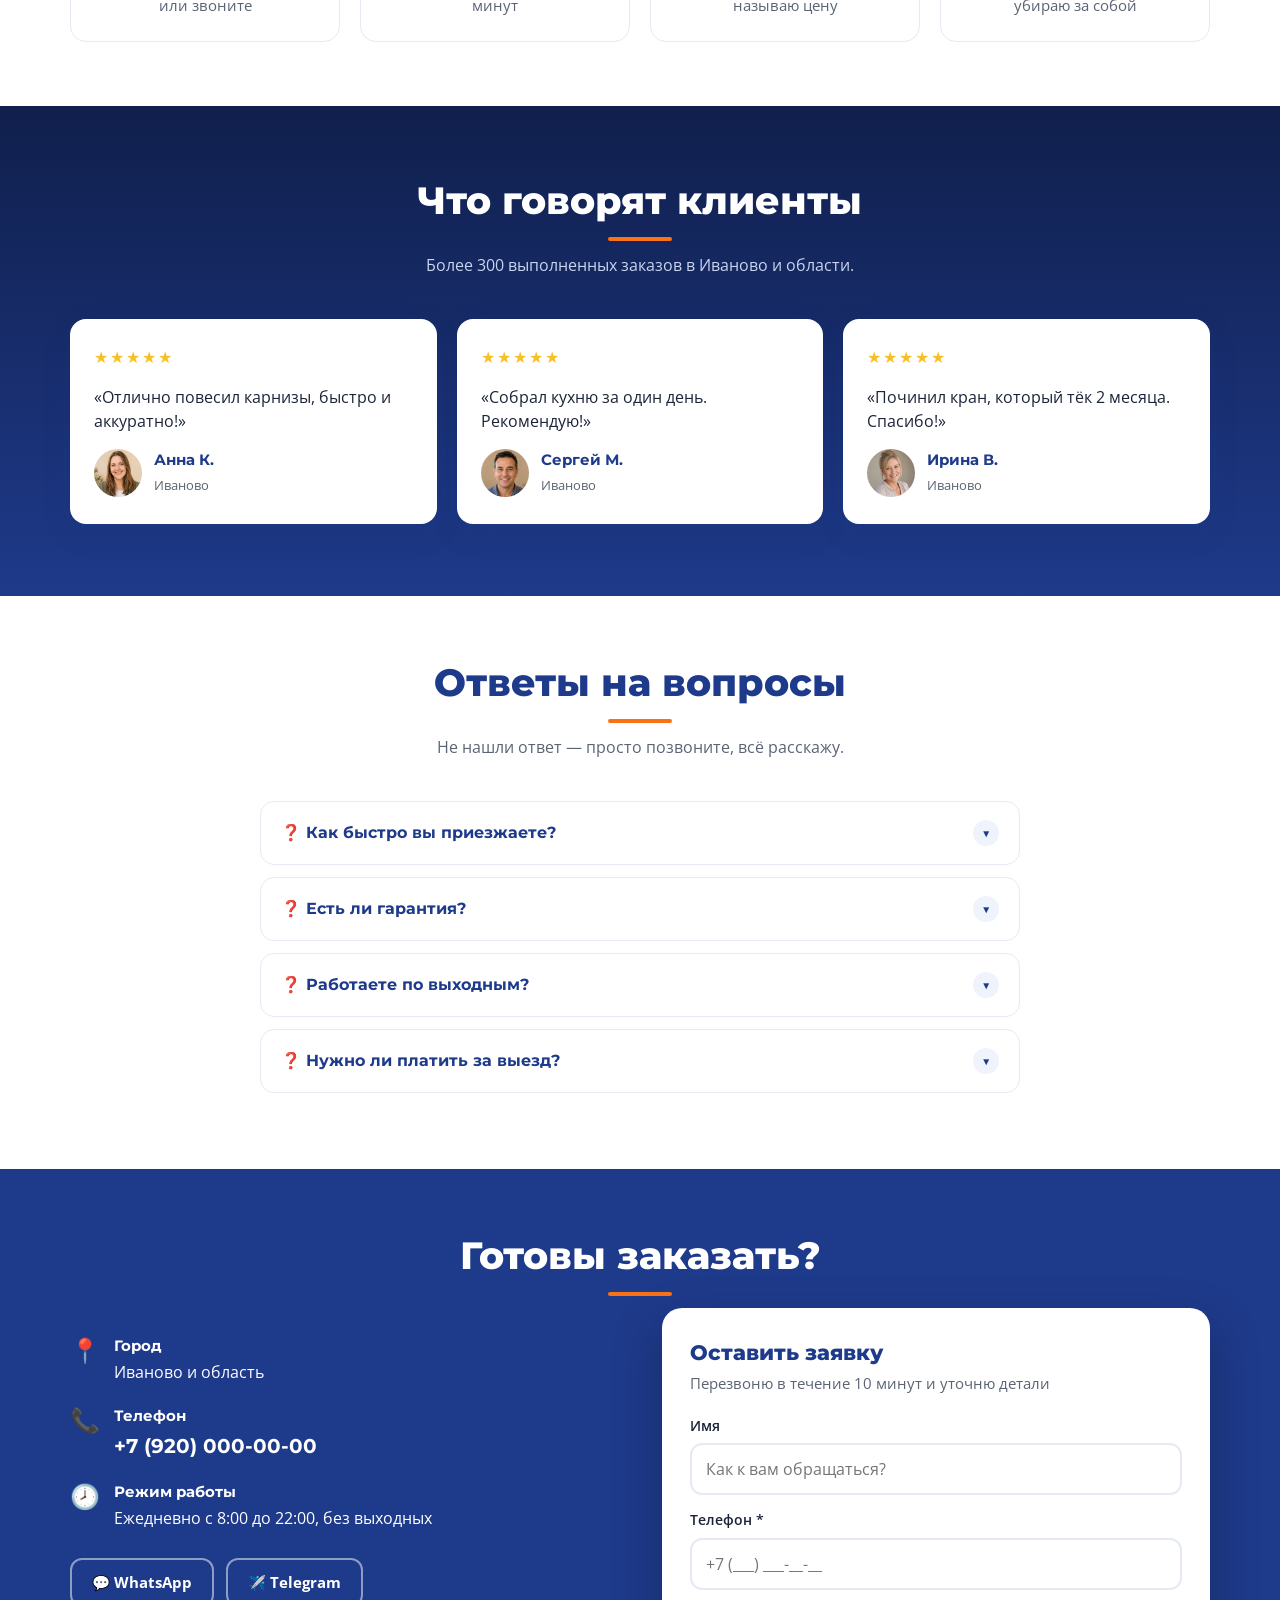
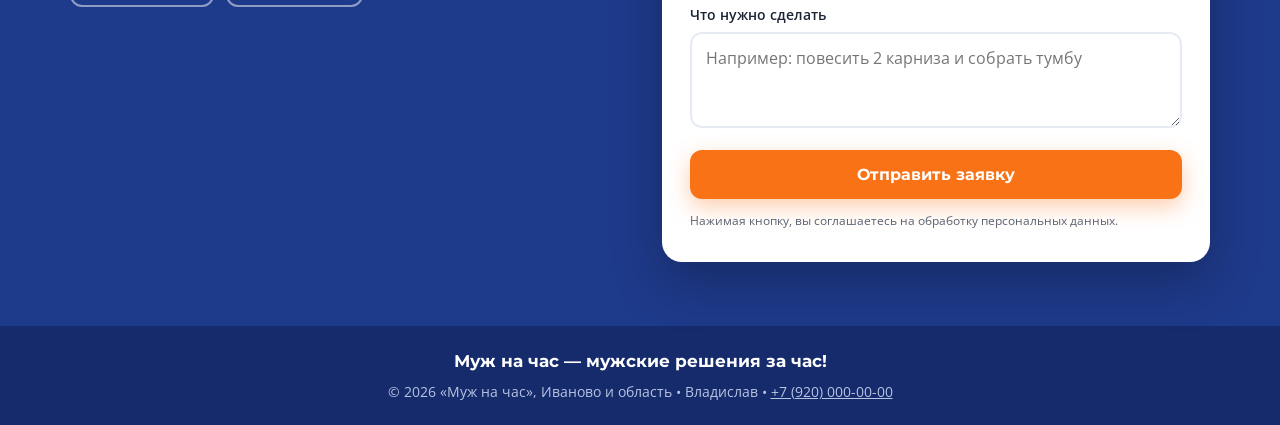
==== commit e9d4c46d: "Убрать фото с машинами, опыт 5+ лет Co-authored-by: arena-agent <297053741+arena-agent@users.noreply" ====
--- a/muzh-na-chas/index.html
+++ b/muzh-na-chas/index.html
@@ -4,7 +4,7 @@
 <meta charset="UTF-8">
 <meta name="viewport" content="width=device-width, initial-scale=1.0">
 <title>Муж на час в Иваново — мастер на все руки, выезд за 30 минут от 500 ₽</title>
-<meta name="description" content="Муж на час в Иваново: электромонтаж, сантехника, мелкий бытовой ремонт, сборка мебели. Выезд за 30 минут, опыт 10+ лет, гарантия до 12 месяцев. Цены от 500 ₽. Звоните!">
+<meta name="description" content="Муж на час в Иваново: электромонтаж, сантехника, мелкий бытовой ремонт, сборка мебели. Выезд за 30 минут, опыт 5+ лет, гарантия до 12 месяцев. Цены от 500 ₽. Звоните!">
 <meta name="theme-color" content="#1E3A8A">
 
 <!-- Open Graph -->
@@ -165,7 +165,6 @@
 .about-photo{position:relative}
 .about-photo img{border-radius:20px;box-shadow:var(--shadow);width:100%;object-fit:cover}
 .about-photo img.main{height:440px;object-position:50% 22%}
-.about-photo img.second{height:250px;object-position:30% 40%;margin-top:14px}
 .about-exp{position:absolute;right:-14px;bottom:-16px;background:var(--orange);color:#fff;border-radius:14px;padding:14px 20px;font-family:Montserrat,sans-serif;font-weight:800;font-size:15px;box-shadow:0 10px 24px rgba(249,115,22,.4);text-align:center;line-height:1.25}
 .about-exp small{display:block;font-family:'Open Sans',sans-serif;font-weight:400;font-size:12px}
 .about-text h2{text-align:left;margin-bottom:16px}
@@ -347,7 +346,7 @@
 
       <div class="hero-features">
         <div class="hero-feature"><span class="ico">⚡</span> Выезд за 30 минут</div>
-        <div class="hero-feature"><span class="ico">🔧</span> Опыт 10+ лет</div>
+        <div class="hero-feature"><span class="ico">🔧</span> Опыт 5+ лет</div>
         <div class="hero-feature"><span class="ico">💰</span> Честные цены от 500 ₽</div>
         <div class="hero-feature"><span class="ico">✅</span> Гарантия на все работы</div>
       </div>
@@ -411,13 +410,12 @@
     <div class="about-grid">
       <div class="about-photo reveal">
         <img class="main" src="assets/master-real.png?v=3" alt="Владислав — частный мастер, Муж на час в Иваново" loading="lazy">
-        <img class="second" src="assets/car-real.png?v=3" alt="Владислав — выезд к клиенту" loading="lazy">
-        <div class="about-exp">10+ лет<small>опыта работы</small></div>
+        <div class="about-exp">5+ лет<small>опыта работы</small></div>
       </div>
       <div class="about-text reveal">
         <h2 class="section-title">Познакомимся?</h2>
         <p class="hi">Привет! Меня зовут <b>Владислав</b> 👋</p>
-        <p>Я частный мастер с опытом более 10 лет. Работаю по всему Иваново и области.</p>
+        <p>Я частный мастер с опытом более 5 лет. Работаю по всему Иваново и области.</p>
         <p style="margin-top:14px"><b>Почему клиенты выбирают меня:</b></p>
         <ul class="about-list">
           <li>Работаю честно и на совесть</li>
